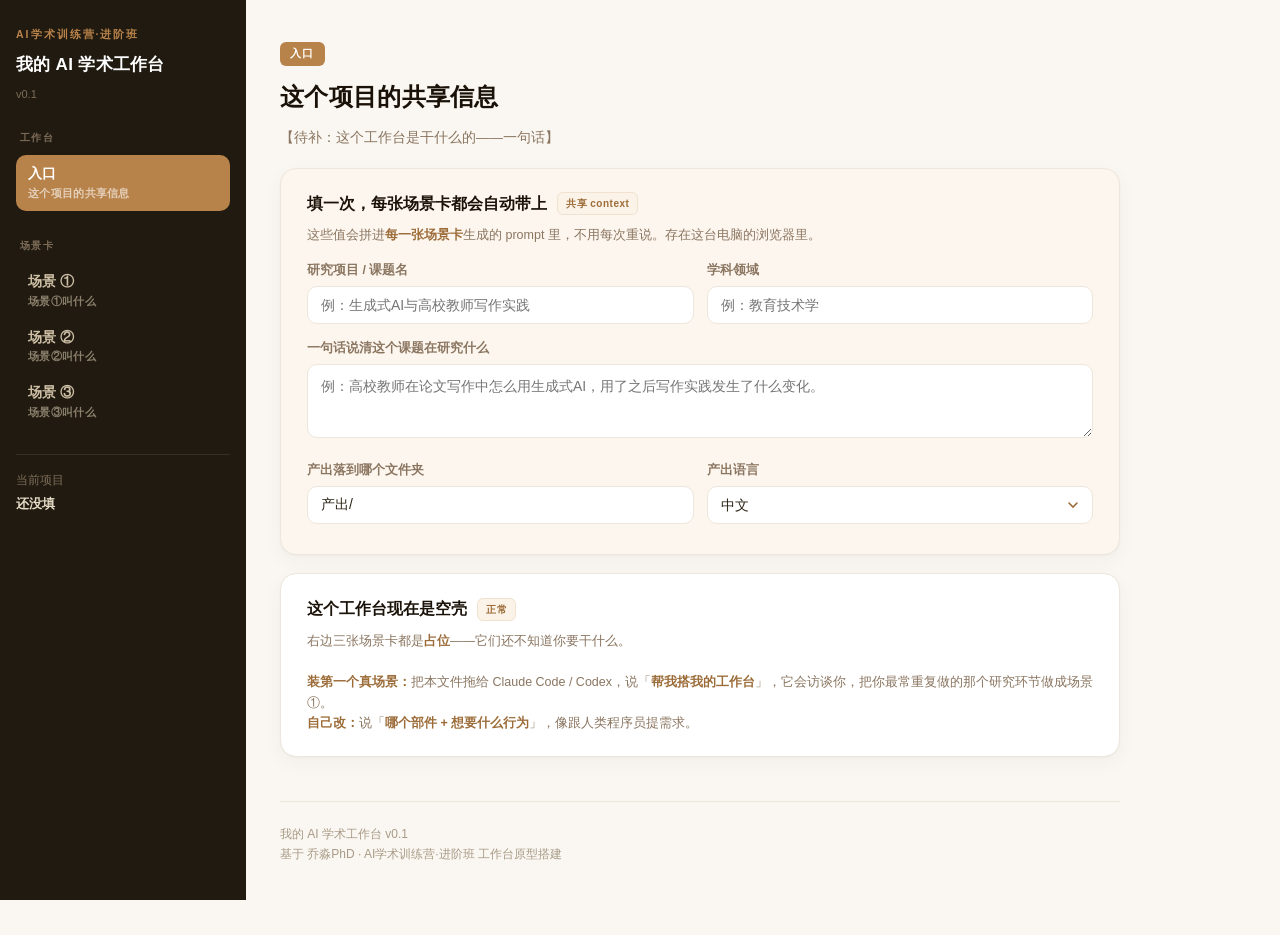
==== skills/project-setting/原型/AI工作台-原型.html @ 4a594a51 "工作台原型升级为多场景，并自带版本管理 原来 project-setting 拷的是 workbench-builder 的单场景原型——学员第一天 拿到手的工作台只能干一件事，等于一开始就被框死。 " ====
<!DOCTYPE html>
<html lang="zh-CN">
<head>
<meta charset="UTF-8">
<meta name="viewport" content="width=device-width, initial-scale=1.0">
<title>我的 AI 学术工作台</title>
<!--
  ═══════════════════════════════════════════════════════════════
  AI 学术工作台 · 原型
  乔淼PhD · AI学术训练营·进阶班 | 学员个人工作台起点

  ── 你要改的东西都在下面 <script> 开头的四个常量里 ──────────
  WB_NAME / WB_OWNER / WB_PURPOSE / WB_VERSION
  导航、页脚、标签页标题都由它们自动填，不要在 HTML 里手写。

  ── 版本约定 ──────────────────────────────────────────────
    0.x  = 还在自己折腾，没给别人用
    1.0  = 第一个真正拿来干活 / 给别人用的版本
    1.x  = 之后的迭代
  每改完一轮：WB_VERSION 加 0.1 + 在 工作台版本/CHANGELOG.md 记一条。
  想冻结快照：在本文件夹跑 ./快照.sh

  ── 这个工作台现在是空壳 ──────────────────────────────────
  三张场景卡都是占位。第 2 讲用 workbench-builder 往里装第一个真场景。
  想自己改：把本文件拖给 Claude Code / Codex，说「哪个部件 + 想要什么行为」。
  ═══════════════════════════════════════════════════════════════
-->
<style>
  :root {
    --ink:#2c2416; --ink-strong:#1a1208; --muted:#8a7560; --faint:#a89a86;
    --line:#ece6dc; --line-soft:#f3efe7; --card:#ffffff; --bg:#faf7f2;
    --accent:#b8834a; --accent-dk:#9c6c39; --accent-sft:#fbf3e8;
    --code-bg:#211a10; --code-ink:#ece3d2;
    --nav-bg:#211a10; --nav-ink:#cdbfa6;
    --ok:#5c7f52; --ok-sft:#eef3ec;
  }
  * { box-sizing:border-box; margin:0; padding:0; }
  body { font-family:-apple-system,"PingFang SC","Microsoft YaHei","Segoe UI",sans-serif;
    background:var(--bg); color:var(--ink); line-height:1.7; -webkit-font-smoothing:antialiased; }
  .shell { display:flex; min-height:100vh; align-items:stretch; }

  .nav { width:246px; flex-shrink:0; background:var(--nav-bg); color:var(--nav-ink); padding:26px 16px 30px; position:sticky; top:0; height:100vh; overflow-y:auto; }
  .nav .brand { font-size:10.5px; letter-spacing:2px; text-transform:uppercase; color:var(--accent); font-weight:700; }
  .nav h1 { font-size:17px; font-weight:800; color:#fff; margin-top:7px; letter-spacing:.3px; }
  .nav .ver { font-size:11px; color:#7d6d58; margin-top:5px; }
  .nav-group { font-size:10px; letter-spacing:1.4px; text-transform:uppercase; color:#7d6d58; font-weight:700; margin:26px 0 9px 4px; }
  .nav-item { display:block; width:100%; text-align:left; background:none; border:none; color:var(--nav-ink); font-family:inherit;
    font-size:13.5px; font-weight:600; padding:10px 12px; border-radius:10px; cursor:pointer; transition:background .15s,color .15s; line-height:1.4; }
  .nav-item:hover { background:rgba(255,255,255,.06); color:#fff; }
  .nav-item.active { background:var(--accent); color:#fff; }
  .nav-item .ni-sub { display:block; font-size:10.5px; font-weight:600; opacity:.62; margin-top:2px; letter-spacing:.3px; }
  .nav-cur { margin-top:24px; border-top:1px solid rgba(255,255,255,.09); padding-top:16px; font-size:11.5px; color:#7d6d58; }
  .nav-cur b { display:block; color:#e6dbc6; font-size:13px; font-weight:700; margin-top:3px; word-break:break-all; }

  .main { flex:1; min-width:0; padding:38px 34px 70px; }
  .wrap { max-width:840px; }
  .panel { display:none; }
  .panel.active { display:block; }

  .ph-tag { display:inline-block; font-size:10.5px; font-weight:700; letter-spacing:1.4px; color:#fff; background:var(--accent); border-radius:6px; padding:3px 10px; }
  .ph-tag.todo { background:var(--muted); }
  .panel h2 { font-size:24px; font-weight:800; color:var(--ink-strong); margin-top:11px; letter-spacing:.3px; }
  .ph-sub { font-size:13.5px; color:var(--muted); margin-top:9px; max-width:680px; }

  .card { background:var(--card); border:1px solid var(--line); border-radius:16px; padding:22px 26px; margin-top:18px;
    box-shadow:0 1px 2px rgba(44,36,22,.03),0 6px 20px rgba(44,36,22,.04); }
  .card h3 { font-size:15.5px; font-weight:700; color:var(--ink-strong); display:flex; align-items:center; gap:10px; flex-wrap:wrap; }
  .badge-sm { font-size:10px; font-weight:700; letter-spacing:.5px; color:var(--accent-dk); background:var(--accent-sft); border:1px solid #f0e2ce; border-radius:6px; padding:2px 8px; }
  .badge-sm.ok { color:var(--ok); background:var(--ok-sft); border-color:#dce6d8; }
  .hint { font-size:12.5px; color:var(--muted); margin-top:8px; line-height:1.65; }
  .hint b { color:var(--accent-dk); }

  .zone-input  { background:#fdf6ee; }
  .zone-skill  { background:#fbf2e0; border-left:4px solid var(--accent); }
  .zone-action { background:#f3f2ea; }

  .fields { display:grid; grid-template-columns:1fr 1fr; gap:13px; margin-top:14px; }
  .fields.one { grid-template-columns:1fr; }
  @media (max-width:720px){ .fields { grid-template-columns:1fr; } }
  .field label { display:block; font-size:12.5px; font-weight:600; color:var(--muted); margin-bottom:5px; }
  input[type="text"], textarea, select {
    width:100%; border:1.5px solid var(--line); border-radius:10px; padding:10px 13px;
    font-size:14px; font-family:inherit; color:var(--ink); background:#fff; transition:border-color .18s,box-shadow .18s; }
  textarea { min-height:74px; resize:vertical; line-height:1.6; }
  input:focus, textarea:focus, select:focus { outline:none; border-color:var(--accent); box-shadow:0 0 0 3px rgba(184,131,74,.13); }
  select { appearance:none; background-image:url("data:image/svg+xml;utf8,<svg xmlns='http://www.w3.org/2000/svg' width='12' height='12' viewBox='0 0 12 12'><path d='M2 4l4 4 4-4' fill='none' stroke='%239c6c39' stroke-width='1.6' stroke-linecap='round'/></svg>"); background-repeat:no-repeat; background-position:right 13px center; padding-right:34px; cursor:pointer; }

  .actions { display:flex; gap:10px; margin-top:16px; flex-wrap:wrap; }
  button.btn { border:none; border-radius:10px; padding:11px 20px; font-size:14px; font-weight:700; cursor:pointer; font-family:inherit; transition:background .18s,transform .05s; }
  .btn-primary { background:var(--accent); color:#fff; box-shadow:0 2px 8px rgba(184,131,74,.28); }
  .btn-primary:hover { background:var(--accent-dk); }
  .btn-ghost { background:var(--accent-sft); color:var(--accent-dk); border:1px solid #f0e2ce; }
  .btn-ghost:hover { background:#f8ecda; }
  button.btn:active { transform:translateY(1px); }

  .preview { margin-top:18px; }
  .preview-empty { border:1.5px dashed var(--line); border-radius:12px; padding:26px; text-align:center; color:var(--faint); font-size:13px; background:#fdfbf7; }
  .seg { border-radius:13px; overflow:hidden; margin-top:12px; }
  .seg-head { display:flex; align-items:center; gap:8px; padding:10px 15px; font-size:12px; font-weight:700; }
  .seg-head .badge { font-size:10px; letter-spacing:.5px; padding:2px 7px; border-radius:6px; }
  .seg pre { margin:0; padding:15px 17px; white-space:pre-wrap; word-wrap:break-word; font-family:"SF Mono",Menlo,Consolas,monospace; font-size:12.5px; line-height:1.65; }
  .seg--code { background:var(--code-bg); }
  .seg--code .seg-head { background:rgba(255,255,255,.04); color:#d9cdb6; }
  .seg--code .seg-head .badge { background:var(--accent); color:#fff; }
  .seg--code pre { color:var(--code-ink); }
  .seg--skill { background:var(--accent-sft); border:1.5px solid #e2caa4; }
  .seg--skill .seg-head { color:var(--accent-dk); }
  .seg--skill .seg-head .badge { background:var(--accent); color:#fff; }
  .seg--skill pre { color:#5f4a2a; }

  code.k { font-family:"SF Mono",Menlo,monospace; font-size:11.5px; background:var(--line-soft); color:var(--accent-dk); padding:1px 6px; border-radius:5px; }
  .todo-box { border:1.5px dashed #d9c4a2; background:#fdf8f0; border-radius:12px; padding:16px 18px; margin-top:14px; font-size:13px; color:var(--accent-dk); line-height:1.7; }
  .todo-box b { color:var(--ink-strong); }

  .toast { position:fixed; left:50%; bottom:44px; transform:translateX(-50%) translateY(8px);
    background:var(--ink-strong); color:#fff; border-radius:10px; padding:10px 18px; font-size:13px;
    opacity:0; transition:opacity .25s,transform .25s; pointer-events:none; box-shadow:0 8px 26px rgba(26,18,8,.32); z-index:50; }
  .toast.show { opacity:1; transform:translateX(-50%) translateY(0); }
  footer { margin-top:44px; padding-top:22px; border-top:1px solid var(--line); color:var(--faint); font-size:12px; }
</style>
</head>
<body>
<div class="shell">

  <nav class="nav">
    <div class="brand" id="navBrand"></div>
    <h1 id="navName"></h1>
    <div class="ver"><span id="verNav"></span></div>

    <div class="nav-group">工作台</div>
    <button class="nav-item active" data-p="entry" onclick="goPanel('entry')">入口<span class="ni-sub">这个项目的共享信息</span></button>

    <div class="nav-group">场景卡</div>
    <button class="nav-item" data-p="s1" onclick="goPanel('s1')">场景 ①<span class="ni-sub" id="nav-s1">待填</span></button>
    <button class="nav-item" data-p="s2" onclick="goPanel('s2')">场景 ②<span class="ni-sub" id="nav-s2">待填</span></button>
    <button class="nav-item" data-p="s3" onclick="goPanel('s3')">场景 ③<span class="ni-sub" id="nav-s3">待填</span></button>

    <div class="nav-cur">当前项目<b id="navCur">还没填</b></div>
  </nav>

  <main class="main"><div class="wrap">

  <!-- ═══════════ 入口 ═══════════ -->
  <section class="panel active" id="panel-entry">
    <span class="ph-tag">入口</span>
    <h2>这个项目的共享信息</h2>
    <div class="ph-sub" id="purposeLine"></div>

    <div class="card zone-input">
      <h3>填一次，每张场景卡都会自动带上 <span class="badge-sm">共享 context</span></h3>
      <div class="hint">这些值会拼进<b>每一张场景卡</b>生成的 prompt 里，不用每次重说。存在这台电脑的浏览器里。</div>
      <div class="fields">
        <div class="field"><label>研究项目 / 课题名</label><input type="text" id="p-name" placeholder="例：生成式AI与高校教师写作实践" oninput="saveShared()"></div>
        <div class="field"><label>学科领域</label><input type="text" id="p-field" placeholder="例：教育技术学" oninput="saveShared()"></div>
      </div>
      <div class="fields one">
        <div class="field"><label>一句话说清这个课题在研究什么</label>
          <textarea id="p-topic" placeholder="例：高校教师在论文写作中怎么用生成式AI，用了之后写作实践发生了什么变化。" oninput="saveShared()"></textarea></div>
      </div>
      <div class="fields">
        <div class="field"><label>产出落到哪个文件夹</label><input type="text" id="p-out" value="产出/" oninput="saveShared()"></div>
        <div class="field"><label>产出语言</label>
          <select id="p-lang" onchange="saveShared()">
            <option value="中文">中文</option>
            <option value="英文">英文</option>
            <option value="中文正文，术语附英文">中文正文，术语附英文</option>
          </select></div>
      </div>
      <div class="hint" id="savedTip" style="color:var(--ok);"></div>
    </div>

    <div class="card">
      <h3>这个工作台现在是空壳 <span class="badge-sm">正常</span></h3>
      <div class="hint">
        右边三张场景卡都是<b>占位</b>——它们还不知道你要干什么。<br><br>
        <b>装第一个真场景：</b>把本文件拖给 Claude Code / Codex，说「<b>帮我搭我的工作台</b>」，它会访谈你，把你最常重复做的那个研究环节做成场景 ①。<br>
        <b>自己改：</b>说「<b>哪个部件 + 想要什么行为</b>」，像跟人类程序员提需求。
      </div>
    </div>
  </section>

  <!-- ═══════════ 场景卡 ①②③（占位，结构完全一致）═══════════ -->
  <section class="panel" id="panel-s1"></section>
  <section class="panel" id="panel-s2"></section>
  <section class="panel" id="panel-s3"></section>

  <footer id="foot"></footer>

  </div></main>
</div>
<div class="toast" id="toast"></div>

<script>
/* ═══════════════════════════════════════════════════════════
   改这四个常量，别在 HTML 里手写这些值
   ═══════════════════════════════════════════════════════════ */
const WB_NAME    = "我的 AI 学术工作台";
const WB_OWNER   = "";
const WB_PURPOSE = "【待补：这个工作台是干什么的——一句话】";

/* 版本号 · 全站唯一来源
   0.x = 还在自己折腾；1.0 = 第一个真正拿来干活的版本
   每改完一轮 +0.1，并在 工作台版本/CHANGELOG.md 记一条 */
const WB_VERSION = "0.1";

/* ═══════════ 三张场景卡的定义 —— 第 2 讲往这里填 ═══════════ */
const SCENES = [
  { id:"s1", name:"【待填：场景①叫什么】", skill:"【待填：调用哪个 skill】",
    duty:"【待填：这个 skill 一句话职责】", out:"【待填：产出写到哪，如 产出/精读笔记.md】" },
  { id:"s2", name:"【待填：场景②叫什么】", skill:"【待填：调用哪个 skill】",
    duty:"【待填：这个 skill 一句话职责】", out:"【待填：产出写到哪】" },
  { id:"s3", name:"【待填：场景③叫什么】", skill:"【待填：调用哪个 skill】",
    duty:"【待填：这个 skill 一句话职责】", out:"【待填：产出写到哪】" }
];

/* ═══════════ 通用 ═══════════ */
const LAST = {};
function esc(s){ return String(s).replace(/[&<>]/g, c => ({"&":"&amp;","<":"&lt;",">":"&gt;"}[c])); }
function val(id){ const el=document.getElementById(id); return el ? (el.value||"").trim() : ""; }

function goPanel(p){
  document.querySelectorAll(".panel").forEach(s=>s.classList.remove("active"));
  document.getElementById("panel-"+p).classList.add("active");
  document.querySelectorAll(".nav-item").forEach(b=>b.classList.toggle("active", b.dataset.p===p));
  window.scrollTo({top:0, behavior:"smooth"});
}
function toast(msg){
  const t=document.getElementById("toast");
  t.textContent=msg; t.classList.add("show");
  setTimeout(()=>t.classList.remove("show"), 1900);
}
async function copyText(text, msg){
  try { await navigator.clipboard.writeText(text); }
  catch(e){ const ta=document.createElement("textarea"); ta.value=text; document.body.appendChild(ta); ta.select(); document.execCommand("copy"); ta.remove(); }
  toast(msg || "已复制，去粘给 Claude Code / Codex 吧");
}
function copyLast(key){
  if(!LAST[key]){ toast("先点「生成 prompt」"); return; }
  copyText(LAST[key], "已复制完整 prompt");
}

/* 三段渲染：深色=机械件，暖色=调用 skill */
function renderPreview(elId, key, parts){
  LAST[key] = [parts.context, parts.skill, parts.output].filter(Boolean).join("\n\n");
  const seg = (cls,badge,lbl,text)=> !text ? "" : `
    <div class="seg ${cls}">
      <div class="seg-head"><span class="badge">${badge}</span><span>${lbl}</span></div>
      <pre>${esc(text)}</pre>
    </div>`;
  document.getElementById(elId).innerHTML =
    seg("seg--code","context","机械件 · 来自部件①", parts.context) +
    seg("seg--skill","skill","调用你的 skill · 部件②", parts.skill) +
    seg("seg--code","落盘","机械件 · 部件③", parts.output);
}

/* ═══════════ 入口的共享信息（localStorage）═══════════ */
const LS_KEY = "my-workbench-shared";
const SHARED_IDS = ["p-name","p-field","p-topic","p-out","p-lang"];

function saveShared(){
  const d={}; SHARED_IDS.forEach(i=>d[i]=val(i));
  try { localStorage.setItem(LS_KEY, JSON.stringify(d)); } catch(e){}
  document.getElementById("navCur").textContent = d["p-name"] || "还没填";
  document.getElementById("savedTip").textContent = d["p-name"] ? "已记住，换张卡也带着" : "";
}
function loadShared(){
  let d={};
  try { const raw=localStorage.getItem(LS_KEY); if(raw) d=JSON.parse(raw); } catch(e){}
  SHARED_IDS.forEach(i=>{ const el=document.getElementById(i); if(el && d[i]) el.value=d[i]; });
  document.getElementById("navCur").textContent = (d["p-name"]||"").trim() || "还没填";
}
function sharedContext(){
  const L=[];
  if(val("p-name"))  L.push("研究项目："+val("p-name"));
  if(val("p-field")) L.push("学科领域："+val("p-field"));
  if(val("p-topic")) L.push("这个课题在研究什么："+val("p-topic"));
  L.push("产出语言："+val("p-lang"));
  return L.join("\n");
}

/* ═══════════ 场景卡：三张结构一致，用同一段代码生成 ═══════════ */
function sceneHTML(sc, idx){
  return `
    <span class="ph-tag todo">场景 ${"①②③"[idx]} · 占位</span>
    <h2>${esc(sc.name)}</h2>
    <div class="ph-sub">这张卡还没装东西。三个部件的架子在，填上就能用。</div>

    <div class="todo-box">
      <b>怎么把它填起来（第 2 讲会带着做）：</b><br>
      把本文件拖给 Claude Code / Codex，说「<b>帮我搭我的工作台</b>」——它会访谈你，
      问清这个环节你平时怎么做，然后把方法写成一份 skill，再回来把这张卡填好。
    </div>

    <div class="card zone-input">
      <h3>① 交互输入 <span class="badge-sm">这个场景每次要填什么</span></h3>
      <div class="hint">下面两个零件是占位示例。真正要几个、是什么类型（下拉 / 勾选 / 上传），由这个场景本身决定。</div>
      <div class="fields one">
        <div class="field"><label>这一次的材料 / 输入（占位）</label>
          <textarea id="${sc.id}-in" placeholder="例：这次要处理的那篇文献标题、那段数据、那个问题"></textarea></div>
      </div>
      <div class="fields">
        <div class="field"><label>这一次的特别要求（占位）</label>
          <input type="text" id="${sc.id}-note" placeholder="留空就没有"></div>
        <div class="field"><label>要先读上一个场景的产出吗</label>
          <input type="text" id="${sc.id}-up" placeholder="例：产出/文献清单.md（没有就留空）"></div>
      </div>
    </div>

    <div class="card zone-skill">
      <h3>② skill <span class="badge-sm">这个场景的学术逻辑</span></h3>
      <div class="hint">方法不写在网页里，写在一份 SKILL.md 里，这里只<b>引用</b>它。</div>
      <div class="fields">
        <div class="field"><label>skill 名</label><input type="text" id="${sc.id}-skill" value="${esc(sc.skill)}"></div>
        <div class="field"><label>一句话职责</label><input type="text" id="${sc.id}-duty" value="${esc(sc.duty)}"></div>
      </div>
    </div>

    <div class="card zone-action">
      <h3>③ 落盘 <span class="badge-sm">决定下一个场景能不能接上</span></h3>
      <div class="fields one">
        <div class="field"><label>产出写到哪（相对路径）</label><input type="text" id="${sc.id}-out" value="${esc(sc.out)}"></div>
      </div>
      <div class="actions">
        <button class="btn btn-primary" onclick="genScene('${sc.id}')">生成 prompt</button>
        <button class="btn btn-ghost" onclick="copyLast('${sc.id}')">一键复制</button>
      </div>
      <div class="preview" id="${sc.id}-preview"><div class="preview-empty">填完上面，点「生成 prompt」。</div></div>
    </div>`;
}

function genScene(id){
  const sc = SCENES.find(x=>x.id===id);
  const inp=val(id+"-in"), note=val(id+"-note"), up=val(id+"-up");
  const skill=val(id+"-skill"), duty=val(id+"-duty"), out=val(id+"-out");

  let context = "## 背景（context）\n\n【项目共享信息】\n" + sharedContext() + "\n\n【本次输入】";
  context += "\n场景：" + sc.name;
  if(inp)  context += "\n这次要处理的：\n" + inp;
  if(note) context += "\n这次的特别要求：" + note;
  if(up)   context += "\n\n先读上一步的产出：`" + up + "`";

  let skillCall = "## 调用 skill\n\n请使用「" + skill + "」skill 完成这个场景"
    + (duty ? "（它负责：" + duty + "）" : "") + "。\n严格遵循该 skill 内定义的步骤、判断标准、硬约束与停点。";

  let output = "## 输出落盘\n\n- 产出写到 `" + out + "`，Markdown 格式，开头注明日期和本次输入摘要\n"
    + (up ? "- 跑之前先读 `" + up + "`；**读不到就明说没读到，不要脑补上游产出。**\n" : "")
    + "- 落盘一律用相对路径。";

  renderPreview(id+"-preview", id, { context, skill:skillCall, output });
  toast("生成好了，往下看三块");
}

/* ═══════════ 起飞 ═══════════ */
SCENES.forEach((sc,i)=>{
  document.getElementById("panel-"+sc.id).innerHTML = sceneHTML(sc,i);
  document.getElementById("nav-"+sc.id).textContent = sc.name.replace(/^【待填：|】$/g,"").slice(0,12) || "待填";
});
document.getElementById("navBrand").textContent = WB_OWNER || "AI学术训练营·进阶班";
document.getElementById("navName").textContent  = WB_NAME;
document.getElementById("verNav").textContent   = "v" + WB_VERSION;
document.getElementById("purposeLine").textContent = WB_PURPOSE;
document.title = WB_NAME + " v" + WB_VERSION;
document.getElementById("foot").innerHTML =
  esc(WB_NAME) + " v" + WB_VERSION + (WB_OWNER ? " ｜ " + esc(WB_OWNER) : "") +
  "<br>基于 乔淼PhD · AI学术训练营·进阶班 工作台原型搭建";
loadShared();
</script>
</body>
</html>
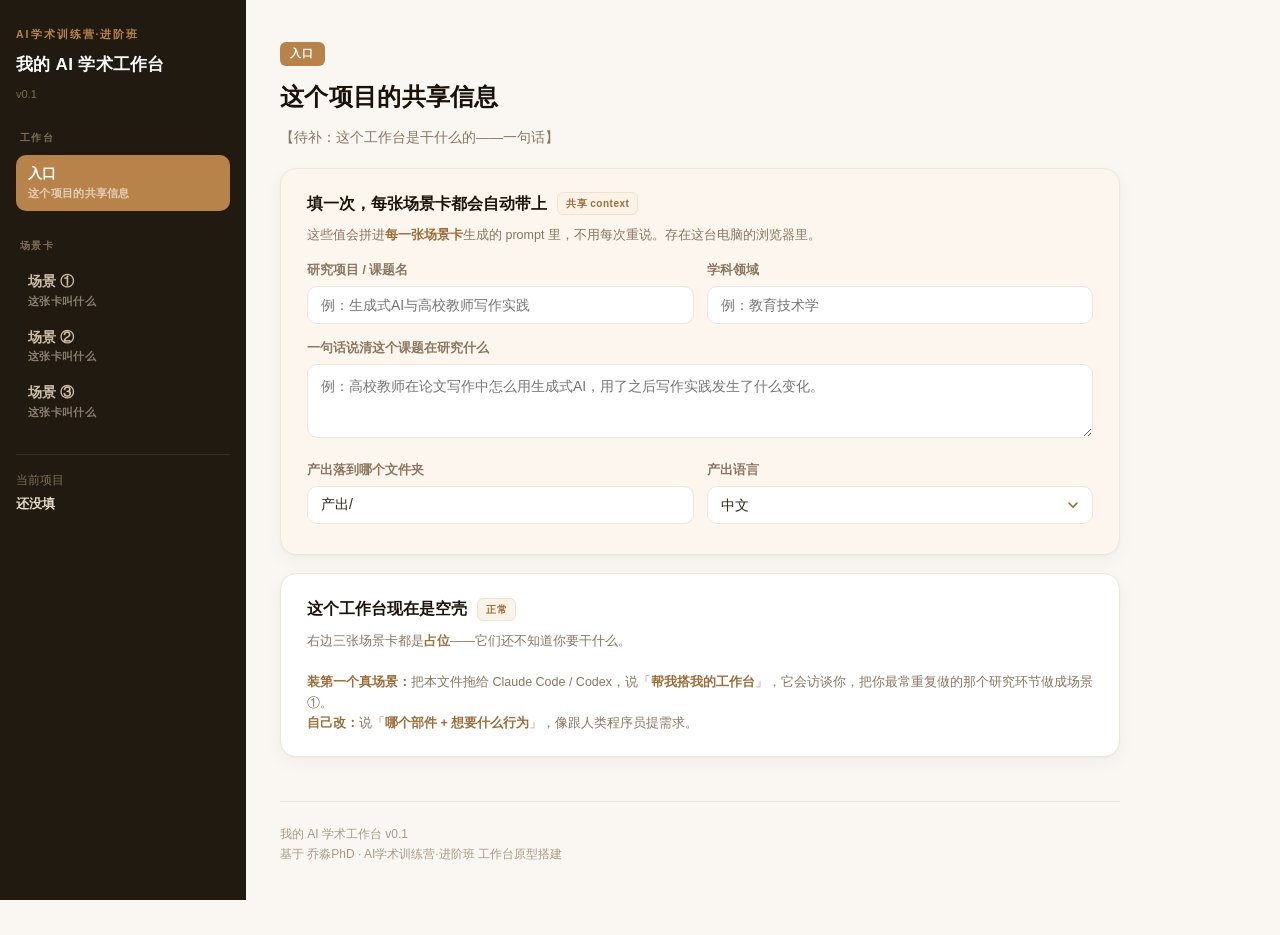
==== commit 6e385505: "原型三张卡改为各自独立；workbench-builder 改为往空卡里装场景 一、修原型的设计错误。  三张场景卡原本共用一个 sceneHTML() 渲染函数 + SCENES 数据数组， L2 " ====
--- a/skills/project-setting/原型/AI工作台-原型.html
+++ b/skills/project-setting/原型/AI工作台-原型.html
@@ -179,10 +179,183 @@
     </div>
   </section>
 
-  <!-- ═══════════ 场景卡 ①②③（占位，结构完全一致）═══════════ -->
-  <section class="panel" id="panel-s1"></section>
-  <section class="panel" id="panel-s2"></section>
-  <section class="panel" id="panel-s3"></section>
+
+  <!-- ═══════════════════════════════════════════════════════════
+       场景卡 1 · 占位
+       三个部件都在。第 2 讲用 workbench-builder 往里装真东西，
+       或者你自己把这段拖给 AI 说「哪个部件 + 想要什么行为」。
+       ═══════════════════════════════════════════════════════════ -->
+  <section class="panel" id="panel-s1">
+    <span class="ph-tag todo">场景 ① · 占位</span>
+    <h2 id="s1-title">【待填：这张卡叫什么】</h2>
+    <div class="ph-sub">这张卡还没装东西。三个部件的架子在，填上就能用。</div>
+
+    <div class="todo-box">
+      <b>怎么把它填起来（第 2 讲会带着做）：</b><br>
+      把本文件拖给 Claude Code / Codex，说「<b>帮我搭我的工作台</b>」——它会访谈你，
+      问清这个环节你平时怎么做，把方法写成一份 skill，再回来把这张卡填好。
+    </div>
+
+    <!-- ◆ 部件① 交互输入 —— 加零件在这里加，加完必须去下面 genS1() 里取值 -->
+    <div class="card zone-input">
+      <h3>① 交互输入 <span class="badge-sm">这个场景每次要填什么</span></h3>
+      <div class="hint">下面是占位零件。真正要几个、什么类型（下拉 / 勾选 / 上传），由这个场景本身决定。</div>
+      <div class="fields one">
+        <div class="field"><label>这一次的材料 / 输入</label>
+          <textarea id="s1-in" placeholder="例：这次要处理的那篇文献、那段数据、那个问题"></textarea></div>
+      </div>
+      <div class="fields">
+        <div class="field"><label>这一次的特别要求</label>
+          <input type="text" id="s1-note" placeholder="留空就没有"></div>
+        <div class="field"><label>要先读上一个场景的产出吗</label>
+          <input type="text" id="s1-up" placeholder="例：产出/文献清单.md（没有就留空）"></div>
+      </div>
+    </div>
+
+    <!-- ◆ 部件② skill —— 方法长在 SKILL.md 里，这里只引用 -->
+    <div class="card zone-skill">
+      <h3>② skill <span class="badge-sm">这个场景的学术逻辑</span></h3>
+      <div class="hint">方法不写在网页里，写在一份 SKILL.md 里，这里只<b>引用</b>它。</div>
+      <div class="fields">
+        <div class="field"><label>skill 名</label>
+          <input type="text" id="s1-skill" value="【待填：调用哪个 skill】"></div>
+        <div class="field"><label>一句话职责</label>
+          <input type="text" id="s1-duty" value="【待填：它负责什么】"></div>
+      </div>
+    </div>
+
+    <!-- ◆ 部件③ 落盘 -->
+    <div class="card zone-action">
+      <h3>③ 落盘 <span class="badge-sm">决定下一个场景能不能接上</span></h3>
+      <div class="fields one">
+        <div class="field"><label>产出写到哪（相对路径）</label>
+          <input type="text" id="s1-out" value="【待填：如 产出/精读笔记.md】"></div>
+      </div>
+      <div class="actions">
+        <button class="btn btn-primary" onclick="genS1()">生成 prompt</button>
+        <button class="btn btn-ghost" onclick="copyLast('s1')">一键复制</button>
+      </div>
+      <div class="preview" id="s1-preview"><div class="preview-empty">填完上面，点「生成 prompt」。</div></div>
+    </div>
+  </section>
+
+  <!-- ═══════════════════════════════════════════════════════════
+       场景卡 2 · 占位
+       三个部件都在。第 2 讲用 workbench-builder 往里装真东西，
+       或者你自己把这段拖给 AI 说「哪个部件 + 想要什么行为」。
+       ═══════════════════════════════════════════════════════════ -->
+  <section class="panel" id="panel-s2">
+    <span class="ph-tag todo">场景 ② · 占位</span>
+    <h2 id="s2-title">【待填：这张卡叫什么】</h2>
+    <div class="ph-sub">这张卡还没装东西。三个部件的架子在，填上就能用。</div>
+
+    <div class="todo-box">
+      <b>怎么把它填起来（第 2 讲会带着做）：</b><br>
+      把本文件拖给 Claude Code / Codex，说「<b>帮我搭我的工作台</b>」——它会访谈你，
+      问清这个环节你平时怎么做，把方法写成一份 skill，再回来把这张卡填好。
+    </div>
+
+    <!-- ◆ 部件① 交互输入 —— 加零件在这里加，加完必须去下面 genS2() 里取值 -->
+    <div class="card zone-input">
+      <h3>① 交互输入 <span class="badge-sm">这个场景每次要填什么</span></h3>
+      <div class="hint">下面是占位零件。真正要几个、什么类型（下拉 / 勾选 / 上传），由这个场景本身决定。</div>
+      <div class="fields one">
+        <div class="field"><label>这一次的材料 / 输入</label>
+          <textarea id="s2-in" placeholder="例：这次要处理的那篇文献、那段数据、那个问题"></textarea></div>
+      </div>
+      <div class="fields">
+        <div class="field"><label>这一次的特别要求</label>
+          <input type="text" id="s2-note" placeholder="留空就没有"></div>
+        <div class="field"><label>要先读上一个场景的产出吗</label>
+          <input type="text" id="s2-up" placeholder="例：产出/文献清单.md（没有就留空）"></div>
+      </div>
+    </div>
+
+    <!-- ◆ 部件② skill —— 方法长在 SKILL.md 里，这里只引用 -->
+    <div class="card zone-skill">
+      <h3>② skill <span class="badge-sm">这个场景的学术逻辑</span></h3>
+      <div class="hint">方法不写在网页里，写在一份 SKILL.md 里，这里只<b>引用</b>它。</div>
+      <div class="fields">
+        <div class="field"><label>skill 名</label>
+          <input type="text" id="s2-skill" value="【待填：调用哪个 skill】"></div>
+        <div class="field"><label>一句话职责</label>
+          <input type="text" id="s2-duty" value="【待填：它负责什么】"></div>
+      </div>
+    </div>
+
+    <!-- ◆ 部件③ 落盘 -->
+    <div class="card zone-action">
+      <h3>③ 落盘 <span class="badge-sm">决定下一个场景能不能接上</span></h3>
+      <div class="fields one">
+        <div class="field"><label>产出写到哪（相对路径）</label>
+          <input type="text" id="s2-out" value="【待填：如 产出/精读笔记.md】"></div>
+      </div>
+      <div class="actions">
+        <button class="btn btn-primary" onclick="genS2()">生成 prompt</button>
+        <button class="btn btn-ghost" onclick="copyLast('s2')">一键复制</button>
+      </div>
+      <div class="preview" id="s2-preview"><div class="preview-empty">填完上面，点「生成 prompt」。</div></div>
+    </div>
+  </section>
+
+  <!-- ═══════════════════════════════════════════════════════════
+       场景卡 3 · 占位
+       三个部件都在。第 2 讲用 workbench-builder 往里装真东西，
+       或者你自己把这段拖给 AI 说「哪个部件 + 想要什么行为」。
+       ═══════════════════════════════════════════════════════════ -->
+  <section class="panel" id="panel-s3">
+    <span class="ph-tag todo">场景 ③ · 占位</span>
+    <h2 id="s3-title">【待填：这张卡叫什么】</h2>
+    <div class="ph-sub">这张卡还没装东西。三个部件的架子在，填上就能用。</div>
+
+    <div class="todo-box">
+      <b>怎么把它填起来（第 2 讲会带着做）：</b><br>
+      把本文件拖给 Claude Code / Codex，说「<b>帮我搭我的工作台</b>」——它会访谈你，
+      问清这个环节你平时怎么做，把方法写成一份 skill，再回来把这张卡填好。
+    </div>
+
+    <!-- ◆ 部件① 交互输入 —— 加零件在这里加，加完必须去下面 genS3() 里取值 -->
+    <div class="card zone-input">
+      <h3>① 交互输入 <span class="badge-sm">这个场景每次要填什么</span></h3>
+      <div class="hint">下面是占位零件。真正要几个、什么类型（下拉 / 勾选 / 上传），由这个场景本身决定。</div>
+      <div class="fields one">
+        <div class="field"><label>这一次的材料 / 输入</label>
+          <textarea id="s3-in" placeholder="例：这次要处理的那篇文献、那段数据、那个问题"></textarea></div>
+      </div>
+      <div class="fields">
+        <div class="field"><label>这一次的特别要求</label>
+          <input type="text" id="s3-note" placeholder="留空就没有"></div>
+        <div class="field"><label>要先读上一个场景的产出吗</label>
+          <input type="text" id="s3-up" placeholder="例：产出/文献清单.md（没有就留空）"></div>
+      </div>
+    </div>
+
+    <!-- ◆ 部件② skill —— 方法长在 SKILL.md 里，这里只引用 -->
+    <div class="card zone-skill">
+      <h3>② skill <span class="badge-sm">这个场景的学术逻辑</span></h3>
+      <div class="hint">方法不写在网页里，写在一份 SKILL.md 里，这里只<b>引用</b>它。</div>
+      <div class="fields">
+        <div class="field"><label>skill 名</label>
+          <input type="text" id="s3-skill" value="【待填：调用哪个 skill】"></div>
+        <div class="field"><label>一句话职责</label>
+          <input type="text" id="s3-duty" value="【待填：它负责什么】"></div>
+      </div>
+    </div>
+
+    <!-- ◆ 部件③ 落盘 -->
+    <div class="card zone-action">
+      <h3>③ 落盘 <span class="badge-sm">决定下一个场景能不能接上</span></h3>
+      <div class="fields one">
+        <div class="field"><label>产出写到哪（相对路径）</label>
+          <input type="text" id="s3-out" value="【待填：如 产出/精读笔记.md】"></div>
+      </div>
+      <div class="actions">
+        <button class="btn btn-primary" onclick="genS3()">生成 prompt</button>
+        <button class="btn btn-ghost" onclick="copyLast('s3')">一键复制</button>
+      </div>
+      <div class="preview" id="s3-preview"><div class="preview-empty">填完上面，点「生成 prompt」。</div></div>
+    </div>
+  </section>
 
   <footer id="foot"></footer>
 
@@ -202,16 +375,6 @@
    0.x = 还在自己折腾；1.0 = 第一个真正拿来干活的版本
    每改完一轮 +0.1，并在 工作台版本/CHANGELOG.md 记一条 */
 const WB_VERSION = "0.1";
-
-/* ═══════════ 三张场景卡的定义 —— 第 2 讲往这里填 ═══════════ */
-const SCENES = [
-  { id:"s1", name:"【待填：场景①叫什么】", skill:"【待填：调用哪个 skill】",
-    duty:"【待填：这个 skill 一句话职责】", out:"【待填：产出写到哪，如 产出/精读笔记.md】" },
-  { id:"s2", name:"【待填：场景②叫什么】", skill:"【待填：调用哪个 skill】",
-    duty:"【待填：这个 skill 一句话职责】", out:"【待填：产出写到哪】" },
-  { id:"s3", name:"【待填：场景③叫什么】", skill:"【待填：调用哪个 skill】",
-    duty:"【待填：这个 skill 一句话职责】", out:"【待填：产出写到哪】" }
-];
 
 /* ═══════════ 通用 ═══════════ */
 const LAST = {};
@@ -278,63 +441,18 @@
   return L.join("\n");
 }
 
-/* ═══════════ 场景卡：三张结构一致，用同一段代码生成 ═══════════ */
-function sceneHTML(sc, idx){
-  return `
-    <span class="ph-tag todo">场景 ${"①②③"[idx]} · 占位</span>
-    <h2>${esc(sc.name)}</h2>
-    <div class="ph-sub">这张卡还没装东西。三个部件的架子在，填上就能用。</div>
-
-    <div class="todo-box">
-      <b>怎么把它填起来（第 2 讲会带着做）：</b><br>
-      把本文件拖给 Claude Code / Codex，说「<b>帮我搭我的工作台</b>」——它会访谈你，
-      问清这个环节你平时怎么做，然后把方法写成一份 skill，再回来把这张卡填好。
-    </div>
-
-    <div class="card zone-input">
-      <h3>① 交互输入 <span class="badge-sm">这个场景每次要填什么</span></h3>
-      <div class="hint">下面两个零件是占位示例。真正要几个、是什么类型（下拉 / 勾选 / 上传），由这个场景本身决定。</div>
-      <div class="fields one">
-        <div class="field"><label>这一次的材料 / 输入（占位）</label>
-          <textarea id="${sc.id}-in" placeholder="例：这次要处理的那篇文献标题、那段数据、那个问题"></textarea></div>
-      </div>
-      <div class="fields">
-        <div class="field"><label>这一次的特别要求（占位）</label>
-          <input type="text" id="${sc.id}-note" placeholder="留空就没有"></div>
-        <div class="field"><label>要先读上一个场景的产出吗</label>
-          <input type="text" id="${sc.id}-up" placeholder="例：产出/文献清单.md（没有就留空）"></div>
-      </div>
-    </div>
-
-    <div class="card zone-skill">
-      <h3>② skill <span class="badge-sm">这个场景的学术逻辑</span></h3>
-      <div class="hint">方法不写在网页里，写在一份 SKILL.md 里，这里只<b>引用</b>它。</div>
-      <div class="fields">
-        <div class="field"><label>skill 名</label><input type="text" id="${sc.id}-skill" value="${esc(sc.skill)}"></div>
-        <div class="field"><label>一句话职责</label><input type="text" id="${sc.id}-duty" value="${esc(sc.duty)}"></div>
-      </div>
-    </div>
-
-    <div class="card zone-action">
-      <h3>③ 落盘 <span class="badge-sm">决定下一个场景能不能接上</span></h3>
-      <div class="fields one">
-        <div class="field"><label>产出写到哪（相对路径）</label><input type="text" id="${sc.id}-out" value="${esc(sc.out)}"></div>
-      </div>
-      <div class="actions">
-        <button class="btn btn-primary" onclick="genScene('${sc.id}')">生成 prompt</button>
-        <button class="btn btn-ghost" onclick="copyLast('${sc.id}')">一键复制</button>
-      </div>
-      <div class="preview" id="${sc.id}-preview"><div class="preview-empty">填完上面，点「生成 prompt」。</div></div>
-    </div>`;
-}
-
-function genScene(id){
-  const sc = SCENES.find(x=>x.id===id);
+/* ═══════════════════════════════════════════════════════════
+   三张场景卡各有一个生成函数，互不影响。
+   —— 加了交互零件，就要回到对应的 genSn() 里把它取出来拼进 context。
+      部件① 和部件③ 是绑在一起的：收了值，得有人把值送出去。
+   ═══════════════════════════════════════════════════════════ */
+function buildScene(id){
   const inp=val(id+"-in"), note=val(id+"-note"), up=val(id+"-up");
   const skill=val(id+"-skill"), duty=val(id+"-duty"), out=val(id+"-out");
+  const title=document.getElementById(id+"-title").textContent.trim();
 
   let context = "## 背景（context）\n\n【项目共享信息】\n" + sharedContext() + "\n\n【本次输入】";
-  context += "\n场景：" + sc.name;
+  context += "\n场景：" + title;
   if(inp)  context += "\n这次要处理的：\n" + inp;
   if(note) context += "\n这次的特别要求：" + note;
   if(up)   context += "\n\n先读上一步的产出：`" + up + "`";
@@ -350,10 +468,14 @@
   toast("生成好了，往下看三块");
 }
 
+function genS1(){ buildScene("s1"); }
+function genS2(){ buildScene("s2"); }
+function genS3(){ buildScene("s3"); }
+
 /* ═══════════ 起飞 ═══════════ */
-SCENES.forEach((sc,i)=>{
-  document.getElementById("panel-"+sc.id).innerHTML = sceneHTML(sc,i);
-  document.getElementById("nav-"+sc.id).textContent = sc.name.replace(/^【待填：|】$/g,"").slice(0,12) || "待填";
+["s1","s2","s3"].forEach(id=>{
+  const t = document.getElementById(id+"-title").textContent.replace(/^【待填：|】$/g,"").trim();
+  document.getElementById("nav-"+id).textContent = t.slice(0,12) || "待填";
 });
 document.getElementById("navBrand").textContent = WB_OWNER || "AI学术训练营·进阶班";
 document.getElementById("navName").textContent  = WB_NAME;
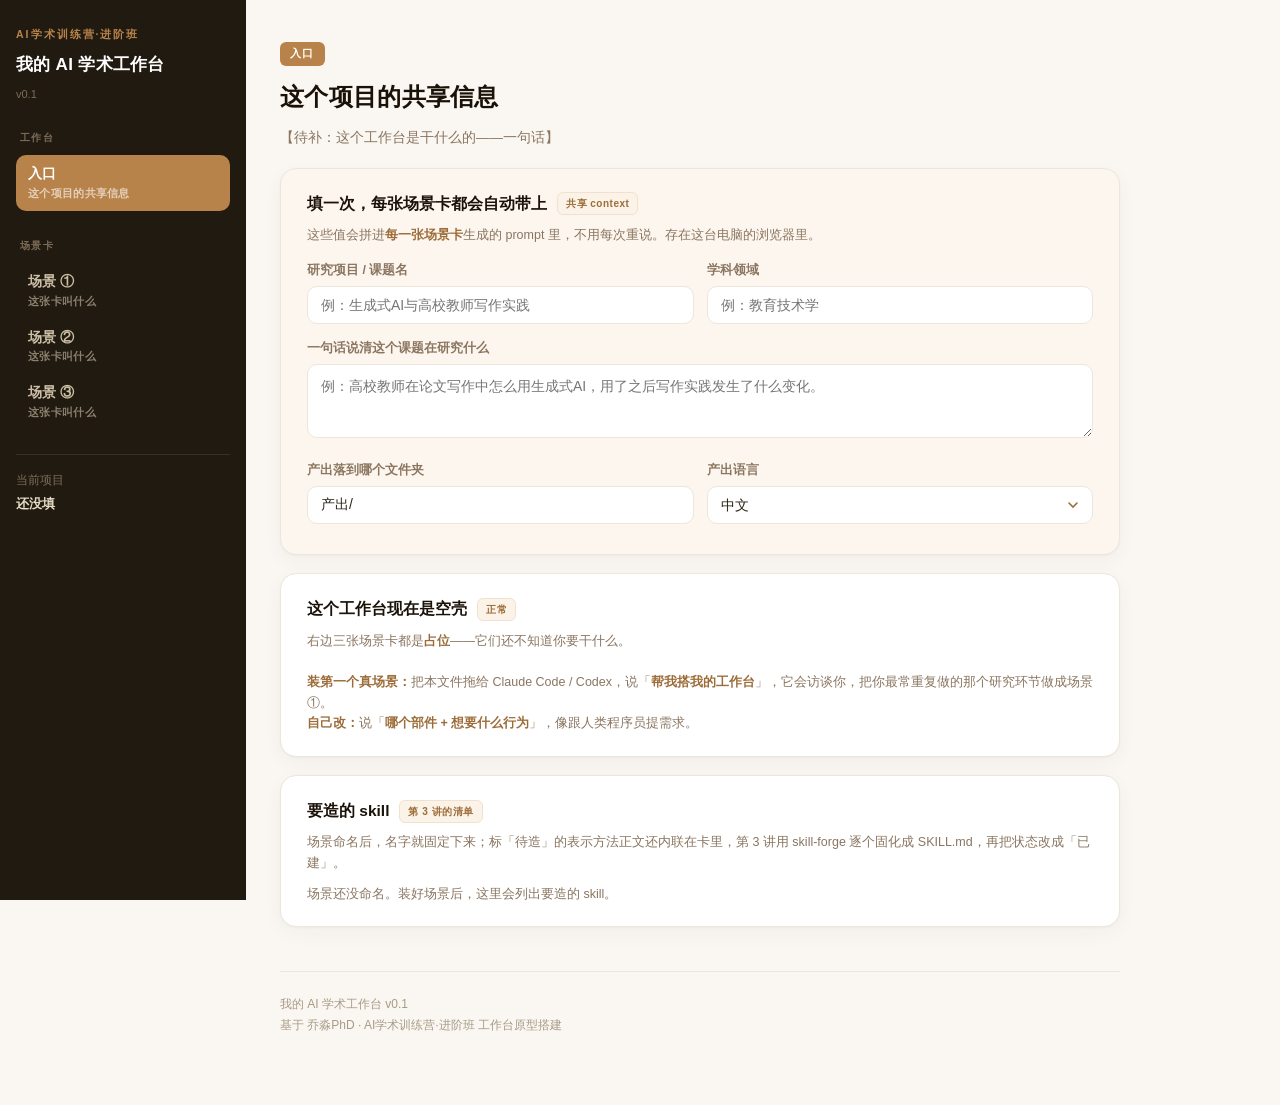
==== commit 2ebabeda: "场景 skill 名早定、方法先内联；第③讲按待造清单固化 原型的 buildScene() 无条件拼「请使用「X」skill，严格遵循该 skill 内 定义的步骤、判断标准、硬约束与停点」，没有任" ====
--- a/skills/project-setting/原型/AI工作台-原型.html
+++ b/skills/project-setting/原型/AI工作台-原型.html
@@ -177,6 +177,13 @@
         <b>自己改：</b>说「<b>哪个部件 + 想要什么行为</b>」，像跟人类程序员提需求。
       </div>
     </div>
+
+    <!-- 第 3 讲的造 skill 清单：名字在第 2 讲就定，方法在第 3 讲固化 -->
+    <div class="card">
+      <h3>要造的 skill <span class="badge-sm">第 3 讲的清单</span></h3>
+      <div class="hint">场景命名后，名字就固定下来；标「待造」的表示方法正文还内联在卡里，第 3 讲用 skill-forge 逐个固化成 SKILL.md，再把状态改成「已建」。</div>
+      <div id="skillPlan" style="margin-top:10px;"></div>
+    </div>
   </section>
 
 
@@ -212,15 +219,24 @@
       </div>
     </div>
 
-    <!-- ◆ 部件② skill —— 方法长在 SKILL.md 里，这里只引用 -->
+    <!-- ◆ 部件② skill —— 名字先定下来；skill 造出来之前，方法正文内联 -->
     <div class="card zone-skill">
       <h3>② skill <span class="badge-sm">这个场景的学术逻辑</span></h3>
-      <div class="hint">方法不写在网页里，写在一份 SKILL.md 里，这里只<b>引用</b>它。</div>
+      <div class="hint">名字<b>现在就定</b>，方法可以后补。第 2 讲先把方法正文写在下面；第 3 讲用 skill-forge 把它固化成真的 SKILL.md，再把状态改成「已建」。</div>
       <div class="fields">
         <div class="field"><label>skill 名</label>
-          <input type="text" id="s1-skill" value="【待填：调用哪个 skill】"></div>
+          <input type="text" id="s1-skill" value="【待填：调用哪个 skill】" oninput="renderSkillPlan()"></div>
         <div class="field"><label>一句话职责</label>
           <input type="text" id="s1-duty" value="【待填：它负责什么】"></div>
+        <div class="field"><label>方法状态</label>
+          <select id="s1-state" onchange="syncSkillState('s1')">
+            <option value="todo">待造 · 方法正文写在下面</option>
+            <option value="ready">已建 · 引用真的 SKILL.md</option>
+          </select></div>
+      </div>
+      <div class="fields one" id="s1-methodwrap">
+        <div class="field"><label>方法正文（skill 还没造出来，AI 就按这里执行）</label>
+          <textarea id="s1-method" rows="5" placeholder="写清步骤、判断标准、硬约束、什么时候必须停下来问你。这段将来就是 SKILL.md 的初稿。"></textarea></div>
       </div>
     </div>
 
@@ -271,15 +287,24 @@
       </div>
     </div>
 
-    <!-- ◆ 部件② skill —— 方法长在 SKILL.md 里，这里只引用 -->
+    <!-- ◆ 部件② skill —— 名字先定下来；skill 造出来之前，方法正文内联 -->
     <div class="card zone-skill">
       <h3>② skill <span class="badge-sm">这个场景的学术逻辑</span></h3>
-      <div class="hint">方法不写在网页里，写在一份 SKILL.md 里，这里只<b>引用</b>它。</div>
+      <div class="hint">名字<b>现在就定</b>，方法可以后补。第 2 讲先把方法正文写在下面；第 3 讲用 skill-forge 把它固化成真的 SKILL.md，再把状态改成「已建」。</div>
       <div class="fields">
         <div class="field"><label>skill 名</label>
-          <input type="text" id="s2-skill" value="【待填：调用哪个 skill】"></div>
+          <input type="text" id="s2-skill" value="【待填：调用哪个 skill】" oninput="renderSkillPlan()"></div>
         <div class="field"><label>一句话职责</label>
           <input type="text" id="s2-duty" value="【待填：它负责什么】"></div>
+        <div class="field"><label>方法状态</label>
+          <select id="s2-state" onchange="syncSkillState('s2')">
+            <option value="todo">待造 · 方法正文写在下面</option>
+            <option value="ready">已建 · 引用真的 SKILL.md</option>
+          </select></div>
+      </div>
+      <div class="fields one" id="s2-methodwrap">
+        <div class="field"><label>方法正文（skill 还没造出来，AI 就按这里执行）</label>
+          <textarea id="s2-method" rows="5" placeholder="写清步骤、判断标准、硬约束、什么时候必须停下来问你。这段将来就是 SKILL.md 的初稿。"></textarea></div>
       </div>
     </div>
 
@@ -330,15 +355,24 @@
       </div>
     </div>
 
-    <!-- ◆ 部件② skill —— 方法长在 SKILL.md 里，这里只引用 -->
+    <!-- ◆ 部件② skill —— 名字先定下来；skill 造出来之前，方法正文内联 -->
     <div class="card zone-skill">
       <h3>② skill <span class="badge-sm">这个场景的学术逻辑</span></h3>
-      <div class="hint">方法不写在网页里，写在一份 SKILL.md 里，这里只<b>引用</b>它。</div>
+      <div class="hint">名字<b>现在就定</b>，方法可以后补。第 2 讲先把方法正文写在下面；第 3 讲用 skill-forge 把它固化成真的 SKILL.md，再把状态改成「已建」。</div>
       <div class="fields">
         <div class="field"><label>skill 名</label>
-          <input type="text" id="s3-skill" value="【待填：调用哪个 skill】"></div>
+          <input type="text" id="s3-skill" value="【待填：调用哪个 skill】" oninput="renderSkillPlan()"></div>
         <div class="field"><label>一句话职责</label>
           <input type="text" id="s3-duty" value="【待填：它负责什么】"></div>
+        <div class="field"><label>方法状态</label>
+          <select id="s3-state" onchange="syncSkillState('s3')">
+            <option value="todo">待造 · 方法正文写在下面</option>
+            <option value="ready">已建 · 引用真的 SKILL.md</option>
+          </select></div>
+      </div>
+      <div class="fields one" id="s3-methodwrap">
+        <div class="field"><label>方法正文（skill 还没造出来，AI 就按这里执行）</label>
+          <textarea id="s3-method" rows="5" placeholder="写清步骤、判断标准、硬约束、什么时候必须停下来问你。这段将来就是 SKILL.md 的初稿。"></textarea></div>
       </div>
     </div>
 
@@ -457,8 +491,21 @@
   if(note) context += "\n这次的特别要求：" + note;
   if(up)   context += "\n\n先读上一步的产出：`" + up + "`";
 
-  let skillCall = "## 调用 skill\n\n请使用「" + skill + "」skill 完成这个场景"
-    + (duty ? "（它负责：" + duty + "）" : "") + "。\n严格遵循该 skill 内定义的步骤、判断标准、硬约束与停点。";
+  const state  = (document.getElementById(id+"-state")||{}).value || "todo";
+  const method = val(id+"-method");
+  let skillCall;
+  if(state === "ready"){
+    skillCall = "## 调用 skill\n\n请使用「" + skill + "」skill 完成这个场景"
+      + (duty ? "（它负责：" + duty + "）" : "") + "。\n严格遵循该 skill 内定义的步骤、判断标准、硬约束与停点。";
+  } else {
+    /* skill 只是占位名，还没造出来。必须说破，否则 AI 会照着名字把方法脑补出来。 */
+    skillCall = "## 方法（正文在此，skill 尚未建立）\n\n这个场景将来会固化成 `" + skill + "` skill，"
+      + "**但它现在还不存在**。不要去查找、加载或假装读过这个 skill，也不要按名字推测它的内容；"
+      + "就按下面的方法正文执行。\n"
+      + (duty ? "\n职责：" + duty + "\n" : "")
+      + "\n方法正文：\n"
+      + (method || "【方法正文还没写。请先告诉我这个场景该怎么做，不要替我编一套方法。】");
+  }
 
   let output = "## 输出落盘\n\n- 产出写到 `" + out + "`，Markdown 格式，开头注明日期和本次输入摘要\n"
     + (up ? "- 跑之前先读 `" + up + "`；**读不到就明说没读到，不要脑补上游产出。**\n" : "")
@@ -468,6 +515,24 @@
   toast("生成好了，往下看三块");
 }
 
+function syncSkillState(id){
+  const ready = document.getElementById(id+"-state").value === "ready";
+  document.getElementById(id+"-methodwrap").style.display = ready ? "none" : "";
+  renderSkillPlan();
+}
+/* 第 3 讲的造 skill 清单：哪些名字已经定了、还没造。 */
+function renderSkillPlan(){
+  const box = document.getElementById("skillPlan");
+  if(!box) return;
+  const todo = ["s1","s2","s3"].map(id => ({
+    id, name: val(id+"-skill"), ready: (document.getElementById(id+"-state")||{}).value === "ready"
+  })).filter(x => x.name && x.name.indexOf("【待填") < 0);
+  if(!todo.length){ box.innerHTML = '<div class="hint">场景还没命名。装好场景后，这里会列出要造的 skill。</div>'; return; }
+  box.innerHTML = '<ul style="margin:0;padding-left:18px;line-height:1.9;">' + todo.map(x =>
+    '<li><code>' + esc(x.name) + '</code> <span class="badge-sm' + (x.ready ? ' ok' : '') + '">' +
+    (x.ready ? "已建" : "待造") + '</span> <span class="hint" style="display:inline;">场景' + x.id.slice(1) + '</span></li>'
+  ).join("") + '</ul>';
+}
 function genS1(){ buildScene("s1"); }
 function genS2(){ buildScene("s2"); }
 function genS3(){ buildScene("s3"); }
@@ -486,6 +551,7 @@
   esc(WB_NAME) + " v" + WB_VERSION + (WB_OWNER ? " ｜ " + esc(WB_OWNER) : "") +
   "<br>基于 乔淼PhD · AI学术训练营·进阶班 工作台原型搭建";
 loadShared();
+["s1","s2","s3"].forEach(syncSkillState);
 </script>
 </body>
 </html>
